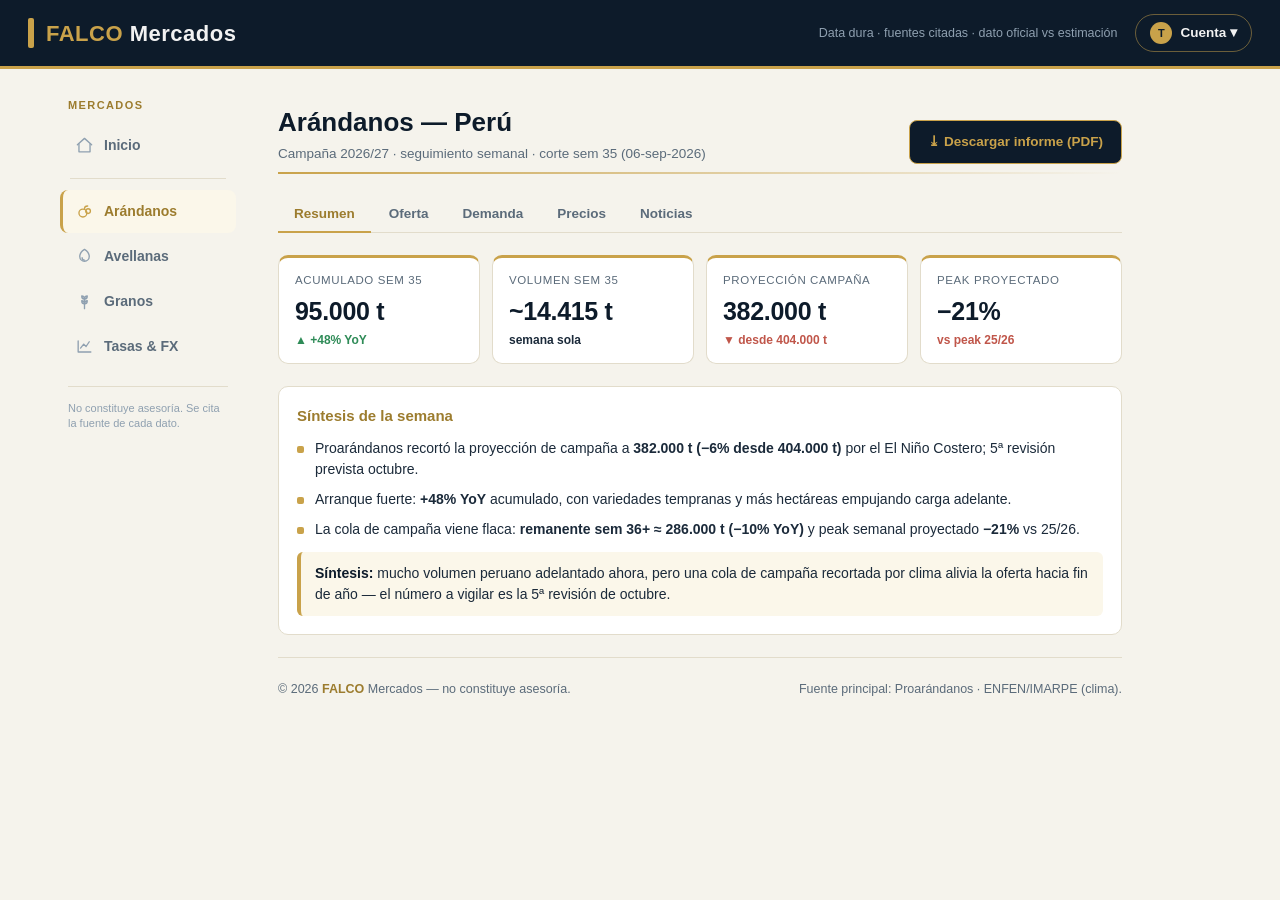
==== arandanos.html @ 5cbb4a00 "Sitio Falco Mercados — publicación inicial" ====
<!DOCTYPE html>
<html lang="es">
<head>
<meta charset="utf-8">
<meta name="viewport" content="width=device-width, initial-scale=1">
<title>Falco Mercados — Arándanos</title>
<link rel="stylesheet" href="assets/style.css">
<script src="assets/chart.min.js"></script>
</head>
<body>

<header class="topbar">
  <div class="brand">
    <div class="bar"></div>
    <h1><span class="gold">FALCO</span> Mercados</h1>
  </div>
  <div class="topright">
    <span class="tagline">Data dura · fuentes citadas · dato oficial vs estimación</span>
    <a class="acct" href="#"><span class="dot">T</span> Cuenta ▾</a>
  </div>
</header>

<div class="layout">
  <aside class="sidebar">
    <div class="side-label">Mercados</div>
    <nav>
      <a href="index.html"><svg class="ic" viewBox="0 0 24 24" fill="none" stroke="currentColor" stroke-width="1.7" stroke-linecap="round" stroke-linejoin="round"><path d="M3 11l9-8 9 8"/><path d="M5 10v10h14V10"/></svg>Inicio</a>
      <div class="side-div"></div>
      <a href="arandanos.html" class="active"><svg class="ic" viewBox="0 0 24 24" fill="none" stroke="currentColor" stroke-width="1.7" stroke-linecap="round" stroke-linejoin="round"><circle cx="10" cy="14" r="5"/><circle cx="16.5" cy="11.5" r="3"/><path d="M12 8.5c0-2 1.5-3.5 4-3.5"/></svg>Arándanos</a>
      <a href="avellanas.html"><svg class="ic" viewBox="0 0 24 24" fill="none" stroke="currentColor" stroke-width="1.7" stroke-linecap="round" stroke-linejoin="round"><path d="M12 3c4 2.5 6 5.5 6 9a6 6 0 0 1-12 0c0-3.5 2-6.5 6-9z"/><path d="M9 13.5c0 1.7 1.3 3 3 3"/></svg>Avellanas</a>
      <a href="granos.html"><svg class="ic" viewBox="0 0 24 24" fill="none" stroke="currentColor" stroke-width="1.7" stroke-linecap="round" stroke-linejoin="round"><path d="M12 21V7"/><path d="M12 9C10 9 8.5 7.5 8.5 5 11 5 12 6.5 12 9z"/><path d="M12 9c2 0 3.5-1.5 3.5-4C13 5 12 6.5 12 9z"/><path d="M12 15c-2 0-3.5-1.5-3.5-4 2.5 0 3.5 1.5 3.5 4z"/><path d="M12 15c2 0 3.5-1.5 3.5-4C13 11 12 12.5 12 15z"/></svg>Granos</a>
      <a href="tasas.html"><svg class="ic" viewBox="0 0 24 24" fill="none" stroke="currentColor" stroke-width="1.7" stroke-linecap="round" stroke-linejoin="round"><path d="M4 5v14h16"/><path d="M7 14l4-5 3 3 4-6"/></svg>Tasas &amp; FX</a>
    </nav>
    <div class="side-foot">No constituye asesoría. Se cita la fuente de cada dato.</div>
  </aside>

  <main class="main">
    <div class="mkt-head">
      <div>
        <h2>Arándanos — Perú</h2>
        <div class="sub">Campaña 2026/27 · seguimiento semanal · corte sem 35 (06-sep-2026)</div>
      </div>
      <a class="btn-dl" href="informes/informe_peru_arandano_FALCO.pdf" download>Descargar informe (PDF)</a>
    </div>
    <div class="goldline"></div>

    <div class="subtabs">
      <button class="subtab" data-tab="resumen">Resumen</button>
      <button class="subtab" data-tab="oferta">Oferta</button>
      <button class="subtab" data-tab="demanda">Demanda</button>
      <button class="subtab" data-tab="precios">Precios</button>
      <button class="subtab" data-tab="noticias">Noticias</button>
    </div>

    <!-- RESUMEN -->
    <div class="tabpane" data-tab="resumen">
      <div class="stats">
        <div class="stat"><div class="k">Acumulado sem 35</div><div class="v">95.000 t</div><div class="d up">▲ +48% YoY</div></div>
        <div class="stat"><div class="k">Volumen sem 35</div><div class="v">~14.415 t</div><div class="d">semana sola</div></div>
        <div class="stat"><div class="k">Proyección campaña</div><div class="v">382.000 t</div><div class="d down">▼ desde 404.000 t</div></div>
        <div class="stat"><div class="k">Peak proyectado</div><div class="v">−21%</div><div class="d down">vs peak 25/26</div></div>
      </div>
      <div class="commentary">
        <h3>Síntesis de la semana</h3>
        <ul>
          <li>Proarándanos recortó la proyección de campaña a <strong>382.000 t (−6% desde 404.000 t)</strong> por el El Niño Costero; 5ª revisión prevista octubre.</li>
          <li>Arranque fuerte: <strong>+48% YoY</strong> acumulado, con variedades tempranas y más hectáreas empujando carga adelante.</li>
          <li>La cola de campaña viene flaca: <strong>remanente sem 36+ ≈ 286.000 t (−10% YoY)</strong> y peak semanal proyectado <strong>−21%</strong> vs 25/26.</li>
        </ul>
        <div class="lede"><strong>Síntesis:</strong> mucho volumen peruano adelantado ahora, pero una cola de campaña recortada por clima alivia la oferta hacia fin de año — el número a vigilar es la 5ª revisión de octubre.</div>
      </div>
    </div>

    <!-- OFERTA -->
    <div class="tabpane" data-tab="oferta">
      <div class="panel">
        <h3>Volumen acumulado y ritmo interanual</h3>
        <div class="cap">Barras = acumulado exportado (t). Línea = variación interanual (% YoY).</div>
        <div class="chartbox"><canvas id="chartVol"></canvas></div>
        <div class="src">Fuente: Proarándanos (reportes semanales). Sem 35 cifra de prensa redondeada.</div>
      </div>
      <div class="panel">
        <h3>Volumen semanal (t)</h3>
        <div class="cap">Exportación de la semana, derivada del delta de acumulado.</div>
        <div class="chartbox"><canvas id="chartWk"></canvas></div>
        <div class="src">Fuente: Proarándanos. Semanas sin dato semanal publicado se omiten.</div>
      </div>
      <div class="commentary">
        <h3>Oferta y clima</h3>
        <ul>
          <li>Proyección recortada a <strong>382.000 t</strong> (−22.000 t) por deterioro del <strong>El Niño Costero</strong>; ENFEN proyecta magnitud extraordinaria sep-2026→ene-2027.</li>
          <li>Remanente sem 36+ ≈ <strong>286.000 t (−10% YoY)</strong>: adelanto de carga con cola de campaña más delgada.</li>
          <li>Riesgo Botrytis en zona líder La Libertad (42,9% del área) por noches cálidas y lluvia sobre normal.</li>
        </ul>
      </div>
    </div>

    <!-- DEMANDA -->
    <div class="tabpane" data-tab="demanda">
      <div class="panel">
        <h3>Destino de la exportación (acum. sem 33)</h3>
        <div class="cap">Reparto por mercado del volumen acumulado. Último corte con desglose publicado.</div>
        <div class="chartbox"><canvas id="chartDest"></canvas></div>
        <div class="src">Fuente: Proarándanos sem 33 (23-ago-2026). El split sem 34/35 aún no se publica; se ancla honesto en sem 33.</div>
      </div>
      <div class="commentary">
        <h3>Lectura de demanda</h3>
        <ul>
          <li><strong>EEUU 43%</strong> (28.945 t, +114% YoY) sigue de motor pese al arancel 12,5%.</li>
          <li><strong>Europa 26%</strong> (17.189 t, +93% YoY) firme.</li>
          <li><strong>China 15%</strong> (9.694 t, −19% YoY): el único destino que cae, reacomodo tras su propia sobreoferta.</li>
        </ul>
      </div>
    </div>

    <!-- PRECIOS -->
    <div class="tabpane" data-tab="precios">
      <div class="panel">
        <h3>Precio FOB — referencia por mercado (US$/kg)</h3>
        <div class="cap">Promedio campaña 25/26 (referencia) vs 26/27 a la fecha.</div>
        <div class="chartbox"><canvas id="chartPrecio"></canvas></div>
        <div class="src">Fuente: Fluctuante (prom 25/26) · inteligencia de mercado (26/27, referencial n=1).</div>
      </div>
      <div class="commentary">
        <div class="lede"><span class="soon-note">Honestidad: el precio FOB semanal por mercado <strong>no es público gratis</strong>. La serie de precio 26/27 se construye semana a semana con cada dato real; hoy solo hay 1 punto referencial (sem 32: EEUU 6,45 / Europa 6,55). Los promedios 25/26 vienen de Fluctuante.</span></div>
      </div>
    </div>

    <!-- NOTICIAS -->
    <div class="tabpane" data-tab="noticias">
      <div class="newslist">
        <a href="https://redagricola.com/proarandanos-recorta-su-proyeccion-para-la-campana-2026-27-a-382-mil-toneladas/" target="_blank" rel="noopener">
          <div class="nt">Proarándanos recorta su proyección 2026/27 a 382 mil t</div>
          <div class="nm"><span class="fuente">Redagrícola</span> · sep-2026 · clima El Niño Costero como driver</div></a>
        <a href="https://blueberriesconsulting.com/proarandanos-reduce-a-382-mil-toneladas-la-proyeccion-de-exportaciones-de-arandanos-peruanos" target="_blank" rel="noopener">
          <div class="nt">Proarándanos reduce a 382 mil t la proyección de exportaciones</div>
          <div class="nm"><span class="fuente">Blueberries Consulting</span> · sep-2026 · 5ª revisión prevista octubre</div></a>
        <a href="https://revistalombriz.com.pe/arandanos-clima-recorta-exportacion-2027/" target="_blank" rel="noopener">
          <div class="nt">Clima recorta la exportación de arándanos en 22 mil t</div>
          <div class="nm"><span class="fuente">Revista Lombriz</span> · sep-2026 · impacto en peak de campaña</div></a>
        <a href="https://diariocorreo.pe/edicion/ica/ica-supera-las-9-mil-toneladas-de-arandanos-exportados-durante-la-campana-2026-2027-noticia/" target="_blank" rel="noopener">
          <div class="nt">Ica supera las 9 mil toneladas en la campaña 2026/27</div>
          <div class="nm"><span class="fuente">Diario Correo</span> · sep-2026 · arranque temprano fuerte del sur</div></a>
      </div>
    </div>

    <footer>
      <div class="row">
        <span>© <span id="yr"></span> <span class="gold">FALCO</span> Mercados — no constituye asesoría.</span>
        <span>Fuente principal: Proarándanos · ENFEN/IMARPE (clima).</span>
      </div>
    </footer>
  </main>
</div>

<script>
document.getElementById('yr').textContent=new Date().getFullYear();
const GOLD='#C9A24A',NAVY='#0D1B2A',BLUE='#3E6B8F',RED='#C0564A',GREEN='#2E8B57',GREY='#5B6B7A',LGREY='#8FA0B0',LINE='#E2DCCB';
Chart.defaults.font.family="-apple-system,Segoe UI,Roboto,Helvetica,Arial,sans-serif";
Chart.defaults.color=GREY;
const charts={};
function build(tab){
  if(tab==='oferta'&&!charts.vol){
    charts.vol=new Chart(document.getElementById('chartVol'),{
      data:{labels:['S29','S30','S32','S33','S34','S35'],
        datasets:[
          {type:'bar',label:'Acumulado (t)',data:[26709,33275,53465,66737,80585,95000],backgroundColor:BLUE+'CC',borderRadius:4,yAxisID:'y',order:2},
          {type:'line',label:'YoY (%)',data:[114,91,null,65,56,48],borderColor:RED,backgroundColor:RED,borderWidth:2,tension:.25,spanGaps:true,pointRadius:4,yAxisID:'y1',order:1}
        ]},
      options:{maintainAspectRatio:false,interaction:{mode:'index',intersect:false},
        plugins:{legend:{labels:{boxWidth:14,usePointStyle:true}}},
        scales:{y:{title:{display:true,text:'Acumulado (t)'},grid:{color:LINE}},
          y1:{position:'right',title:{display:true,text:'YoY (%)'},grid:{drawOnChartArea:false},ticks:{callback:v=>v+'%'}},
          x:{grid:{display:false}}}}});
    charts.wk=new Chart(document.getElementById('chartWk'),{
      type:'bar',data:{labels:['S30','S33','S34','S35'],datasets:[{label:'Volumen semanal (t)',data:[6491,12355,13848,14415],backgroundColor:GOLD,borderRadius:4}]},
      options:{maintainAspectRatio:false,plugins:{legend:{display:false}},
        scales:{y:{title:{display:true,text:'t / semana'},grid:{color:LINE}},x:{grid:{display:false}}}}});
  }
  if(tab==='demanda'&&!charts.dest){
    charts.dest=new Chart(document.getElementById('chartDest'),{
      type:'doughnut',
      data:{labels:['EEUU','Europa','China','Otros'],
        datasets:[{data:[28945,17189,9694,10909],backgroundColor:[BLUE,GREEN,GOLD,LGREY],borderWidth:2,borderColor:'#fff'}]},
      options:{maintainAspectRatio:false,cutout:'58%',
        plugins:{legend:{position:'right',labels:{boxWidth:14,usePointStyle:true,padding:14}},
          tooltip:{callbacks:{label:c=>' '+c.label+': '+c.parsed.toLocaleString('es')+' t ('+Math.round(c.parsed/66737*100)+'%)'}}}}});
  }
  if(tab==='precios'&&!charts.precio){
    charts.precio=new Chart(document.getElementById('chartPrecio'),{
      type:'bar',
      data:{labels:['EEUU','Europa'],
        datasets:[
          {label:'Prom 25/26',data:[6.46,6.42],backgroundColor:LGREY,borderRadius:4},
          {label:'26/27 a la fecha',data:[6.45,6.55],backgroundColor:GOLD,borderRadius:4}
        ]},
      options:{maintainAspectRatio:false,
        plugins:{legend:{labels:{boxWidth:14,usePointStyle:true}},
          tooltip:{callbacks:{label:c=>' '+c.dataset.label+': US$'+c.parsed.y.toFixed(2)+'/kg'}}},
        scales:{y:{title:{display:true,text:'US$/kg'},min:5.5,max:7,grid:{color:LINE}},x:{grid:{display:false}}}}});
  }
  Object.values(charts).forEach(c=>c.resize());
}
function show(tab){
  document.querySelectorAll('.subtab').forEach(b=>b.classList.toggle('active',b.dataset.tab===tab));
  document.querySelectorAll('.tabpane').forEach(p=>p.classList.toggle('active',p.dataset.tab===tab));
  build(tab);
}
document.querySelectorAll('.subtab').forEach(b=>b.addEventListener('click',()=>show(b.dataset.tab)));
show('resumen');
</script>
</body>
</html>
---- assets/style.css ----
:root{
  --navy:#0D1B2A; --navy2:#132538; --gold:#C9A24A; --goldl:#E5C877;
  --goldd:#9C7C2E; --ink:#1B2A3A; --grey:#5B6B7A; --lgrey:#8FA0B0;
  --bg:#F5F3EC; --panel:#FFFFFF; --line:#E2DCCB;
  --blue:#3E6B8F; --red:#C0564A; --green:#2E8B57;
}
*{box-sizing:border-box;margin:0;padding:0}
body{font-family:-apple-system,BlinkMacSystemFont,"Segoe UI",Roboto,Helvetica,Arial,sans-serif;
  background:var(--bg);color:var(--ink);line-height:1.5;-webkit-font-smoothing:antialiased}
a{color:inherit;text-decoration:none}
.wrap{max-width:1080px;margin:0 auto;padding:0 28px}

/* top bar (brand + account / future items) */
.topbar{background:var(--navy);color:#F2F2F2;position:sticky;top:0;z-index:20;
  display:flex;align-items:center;justify-content:space-between;
  padding:14px 28px;border-bottom:3px solid var(--gold)}
.brand{display:flex;align-items:center;gap:12px}
.brand .bar{width:6px;height:30px;background:var(--gold);border-radius:2px}
.brand h1{font-size:22px;font-weight:800;letter-spacing:.5px}
.brand .gold{color:var(--gold)}
.topright{display:flex;align-items:center;gap:18px}
.topright .tagline{color:var(--lgrey);font-size:12.5px}
.acct{display:flex;align-items:center;gap:8px;font-size:13.5px;font-weight:600;color:#F2F2F2;
  border:1px solid rgba(201,162,74,.5);border-radius:20px;padding:7px 14px;transition:.12s}
.acct:hover{border-color:var(--gold);color:var(--gold)}
.acct .dot{width:22px;height:22px;border-radius:50%;background:var(--gold);color:var(--navy);
  display:flex;align-items:center;justify-content:center;font-weight:800;font-size:11px}

/* layout: sidebar + main */
.layout{display:flex;align-items:flex-start;max-width:1200px;margin:0 auto}
.sidebar{width:210px;flex-shrink:0;position:sticky;top:66px;align-self:flex-start;
  padding:22px 14px 22px 20px}
.side-label{font-size:11px;text-transform:uppercase;letter-spacing:1.4px;color:var(--goldd);
  font-weight:700;margin:6px 8px 10px}
.sidebar nav{display:flex;flex-direction:column;gap:2px}
.sidebar nav a{display:flex;align-items:center;gap:10px;padding:11px 12px;font-size:14px;font-weight:600;
  color:var(--grey);border-radius:8px;border-left:3px solid transparent;transition:.12s}
.sidebar nav a:hover{background:var(--panel);color:var(--navy)}
.sidebar nav a.active{background:#FBF7EA;color:var(--goldd);border-left-color:var(--gold)}
.sidebar nav a .ic{width:19px;height:19px;color:var(--lgrey);flex-shrink:0}
.sidebar nav a:hover .ic{color:var(--navy)}
.sidebar nav a.active .ic{color:var(--gold)}
.side-div{height:1px;background:var(--line);margin:9px 10px}
.side-foot{margin:18px 8px 0;padding-top:14px;border-top:1px solid var(--line);
  font-size:11px;color:var(--lgrey);line-height:1.4}
.main{flex:1;min-width:0;padding:8px 28px 0;max-width:900px}

@media(max-width:760px){
  .layout{flex-direction:column}
  .sidebar{width:100%;position:static;padding:14px 20px 0}
  .sidebar nav{flex-direction:row;flex-wrap:wrap}
  .main{padding:8px 20px 0}
  .topright .tagline{display:none}
}

/* disclaimer */
.disc{background:#FBF7EA;border:1px solid var(--gold);border-left:5px solid var(--gold);
  border-radius:8px;padding:13px 16px;margin:22px auto;font-size:13px;color:var(--goldd)}
.disc strong{color:var(--ink)}

/* landing cards */
h2.sec{font-size:13px;text-transform:uppercase;letter-spacing:1.5px;color:var(--goldd);
  margin:22px 0 14px;font-weight:700}
.grid{display:grid;grid-template-columns:repeat(auto-fill,minmax(240px,1fr));gap:16px}
.card{background:var(--panel);border:1px solid var(--line);border-radius:10px;padding:18px;
  transition:transform .12s,box-shadow .12s}
.card:hover{transform:translateY(-2px);box-shadow:0 6px 22px rgba(13,27,42,.10)}
.card .top{width:38px;height:4px;background:var(--gold);border-radius:2px;margin-bottom:12px}
.card h3{font-size:17px;color:var(--navy);font-weight:700;margin-bottom:4px}
.card .freq{font-size:11.5px;text-transform:uppercase;letter-spacing:.8px;color:var(--grey);margin-bottom:10px}
.card p{font-size:13.5px;color:var(--grey);margin-bottom:14px}
.card .go{font-size:13px;font-weight:700;color:var(--goldd)}
.card .go::after{content:" →"}

/* market page */
.mkt-head{display:flex;align-items:flex-end;justify-content:space-between;margin:26px 0 6px;gap:16px;flex-wrap:wrap}
.mkt-head h2{font-size:26px;color:var(--navy);font-weight:800}
.mkt-head .sub{color:var(--grey);font-size:13.5px;margin-top:2px}
.btn-dl{background:var(--navy);color:var(--gold);font-weight:700;font-size:13.5px;
  padding:11px 18px;border-radius:8px;border:1px solid var(--gold);white-space:nowrap;transition:.12s}
.btn-dl:hover{background:var(--gold);color:var(--navy)}
.btn-dl::before{content:"⤓  "}
.goldline{height:2px;background:linear-gradient(90deg,var(--gold),transparent);margin:8px 0 22px}

/* sub-tabs dentro de un mercado */
.subtabs{display:flex;gap:2px;border-bottom:1px solid var(--line);margin:18px 0 22px;flex-wrap:wrap}
.subtab{padding:10px 16px;font-size:13.5px;font-weight:600;color:var(--grey);cursor:pointer;
  border:none;background:none;border-bottom:2px solid transparent;margin-bottom:-1px;transition:.12s}
.subtab:hover{color:var(--navy)}
.subtab.active{color:var(--goldd);border-bottom-color:var(--gold)}
.tabpane{display:none}
.tabpane.active{display:block}
body.dark .subtabs{border-color:#23333f}
body.dark .subtab{color:#93A3B2}
body.dark .subtab:hover{color:#F2F2F2}
body.dark .subtab.active{color:var(--goldl)}
body.dark .panel,body.dark .commentary,body.dark .stat{background:#132538;border-color:#23333f}
body.dark .panel .cap,body.dark .src{color:#93A3B2}
body.dark .newslist a{background:#132538;border-color:#23333f}
body.dark .newslist a:hover{border-color:var(--gold)}
body.dark .newslist .nt{color:#F2F2F2}
body.dark .newslist .nm{color:#93A3B2}

/* noticias */
.newslist{display:flex;flex-direction:column;gap:10px}
.newslist a{display:block;background:var(--panel);border:1px solid var(--line);border-left:3px solid var(--gold);
  border-radius:8px;padding:13px 16px;transition:.12s}
.newslist a:hover{transform:translateX(2px);box-shadow:0 4px 14px rgba(13,27,42,.08)}
.newslist .nt{font-size:14px;font-weight:700;color:var(--navy);margin-bottom:3px}
.newslist .nm{font-size:12px;color:var(--grey)}
.newslist .nm .fuente{color:var(--goldd);font-weight:700}

.stats{display:grid;grid-template-columns:repeat(auto-fit,minmax(150px,1fr));gap:12px;margin-bottom:22px}
.stat{background:var(--panel);border:1px solid var(--line);border-top:3px solid var(--gold);
  border-radius:10px;padding:14px 16px}
.stat .k{font-size:11.5px;text-transform:uppercase;letter-spacing:.6px;color:var(--grey)}
.stat .v{font-size:25px;font-weight:800;color:var(--navy);margin-top:3px;letter-spacing:-.3px}
.stat .d{font-size:12px;font-weight:700;margin-top:1px}
.stat .up{color:var(--green)} .stat .down{color:var(--red)}

.panel{background:var(--panel);border:1px solid var(--line);border-radius:10px;padding:18px 18px 12px;margin-bottom:22px}
.panel h3{font-size:15px;color:var(--goldd);font-weight:700;margin-bottom:2px}
.panel .cap{font-size:11.5px;color:var(--grey);margin-bottom:14px}
.chartbox{position:relative;height:320px}
.quad{display:grid;grid-template-columns:1fr 1fr;gap:16px;margin-top:4px}
.quad .qbox{position:relative;height:210px}
@media(max-width:560px){.quad{grid-template-columns:1fr}}
.src{font-size:11px;color:var(--lgrey);margin-top:8px;font-style:italic}

.commentary{background:var(--panel);border:1px solid var(--line);border-radius:10px;padding:18px;margin-bottom:22px}
.commentary h3{font-size:15px;color:var(--goldd);font-weight:700;margin-bottom:10px}
.commentary ul{list-style:none}
.commentary li{position:relative;padding-left:18px;margin-bottom:9px;font-size:14px;color:var(--ink)}
.commentary li::before{content:"";position:absolute;left:0;top:8px;width:7px;height:7px;background:var(--gold);border-radius:2px}
.commentary .lede{background:#FBF7EA;border-left:4px solid var(--gold);padding:11px 14px;border-radius:6px;
  font-size:14px;margin-top:12px}
.commentary .lede strong{color:var(--navy)}

.soon-note{color:var(--lgrey);font-style:italic;font-size:13.5px}

footer{border-top:1px solid var(--line);margin-top:20px;padding:22px 0 40px;color:var(--grey);font-size:12.5px}
footer .row{display:flex;justify-content:space-between;flex-wrap:wrap;gap:8px}
footer .gold{color:var(--goldd);font-weight:700}

/* hero (Inicio) */
.hero{background:linear-gradient(120deg,#0D1B2A 0%,#1A3450 100%);border:1px solid #22323f;
  border-radius:12px;padding:24px 26px;margin:20px 0 6px;position:relative;overflow:hidden}
.hero::before{content:"";position:absolute;left:0;top:0;width:5px;height:100%;background:var(--gold)}
.hero h2{color:#F2F2F2;font-size:23px;font-weight:800;margin-bottom:5px;letter-spacing:.2px}
.hero h2 .gold{color:var(--gold)}
.hero p{color:#B9C4CF;font-size:14px;max-width:660px}

/* dark variant — "terminal financiera" */
body.dark{--bg:#0A141F;--panel:#132538;--line:#23333f;--ink:#E6ECF2;--grey:#93A3B2}
body.dark .sidebar{background:#0D1B2A;border-right:1px solid #23333f;border-radius:0}
body.dark .side-label{color:var(--gold)}
body.dark .sidebar nav a{color:#93A3B2}
body.dark .sidebar nav a:hover{background:#132538;color:#F2F2F2}
body.dark .sidebar nav a:hover .ic{color:#F2F2F2}
body.dark .sidebar nav a.active{background:rgba(201,162,74,.14);color:var(--gold)}
body.dark .side-div{background:#23333f}
body.dark .side-foot{color:#6b7c8b;border-color:#23333f}
body.dark h2.sec{color:var(--gold)}
body.dark .card h3{color:#F2F2F2}
body.dark .card p{color:#93A3B2}
body.dark .disc{background:#14212e;color:var(--goldl)}
body.dark .disc strong{color:#F2F2F2}
body.dark .hero{background:linear-gradient(120deg,#132538 0%,#1F3E5C 100%)}
body.dark .mkt-head h2{color:#F2F2F2}
body.dark .stat .v{color:#F2F2F2}
body.dark .panel h3,body.dark .commentary h3{color:var(--goldl)}
body.dark .commentary li{color:#DBE3EB}
body.dark .commentary .lede{background:#14212e}
body.dark .commentary .lede strong{color:var(--gold)}
body.dark footer .gold,body.dark .card .go{color:var(--goldl)}
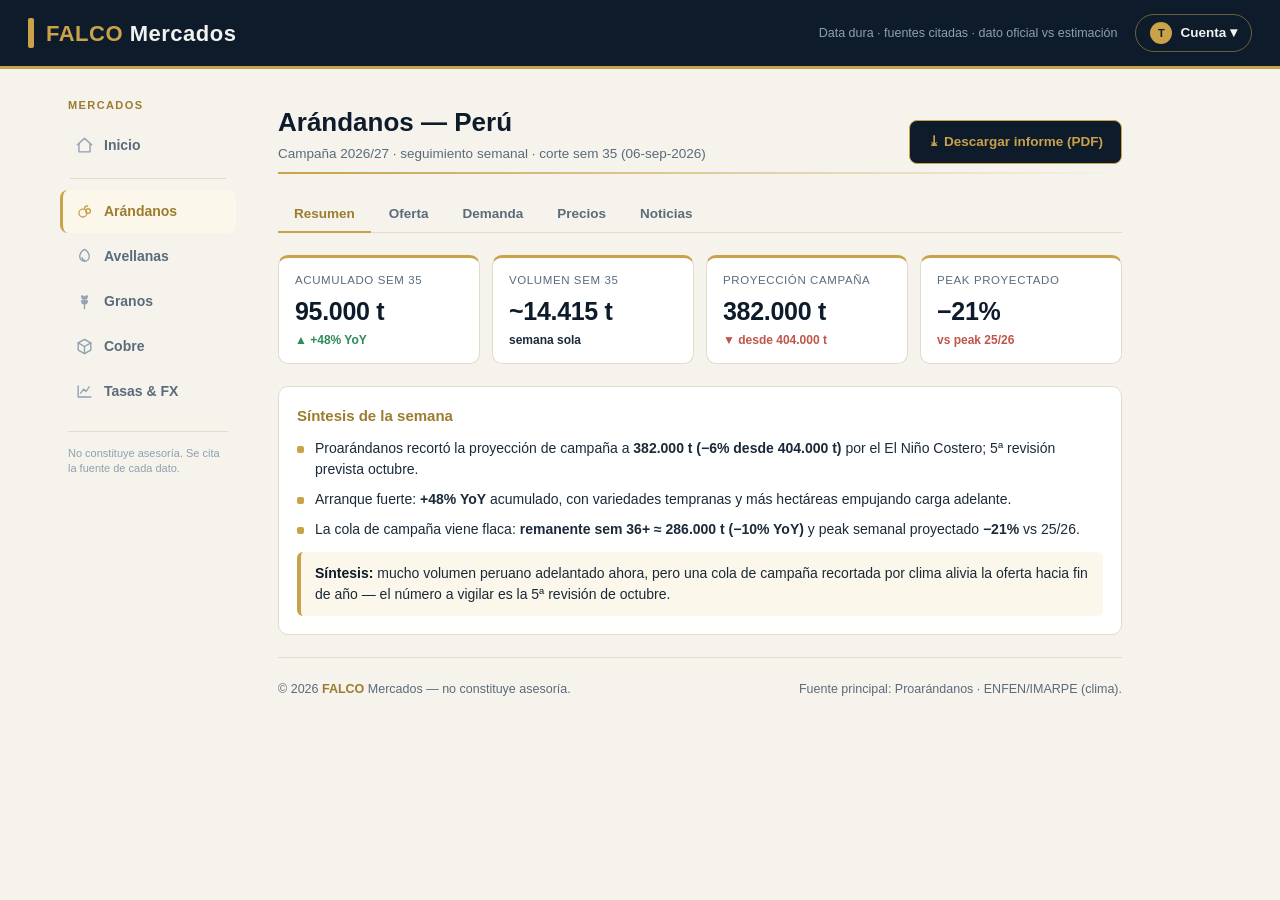
==== commit ede08c2b: "Agregar mercado Cobre (página propia + sidebar + informe PDF)" ====
--- a/arandanos.html
+++ b/arandanos.html
@@ -29,6 +29,7 @@
       <a href="arandanos.html" class="active"><svg class="ic" viewBox="0 0 24 24" fill="none" stroke="currentColor" stroke-width="1.7" stroke-linecap="round" stroke-linejoin="round"><circle cx="10" cy="14" r="5"/><circle cx="16.5" cy="11.5" r="3"/><path d="M12 8.5c0-2 1.5-3.5 4-3.5"/></svg>Arándanos</a>
       <a href="avellanas.html"><svg class="ic" viewBox="0 0 24 24" fill="none" stroke="currentColor" stroke-width="1.7" stroke-linecap="round" stroke-linejoin="round"><path d="M12 3c4 2.5 6 5.5 6 9a6 6 0 0 1-12 0c0-3.5 2-6.5 6-9z"/><path d="M9 13.5c0 1.7 1.3 3 3 3"/></svg>Avellanas</a>
       <a href="granos.html"><svg class="ic" viewBox="0 0 24 24" fill="none" stroke="currentColor" stroke-width="1.7" stroke-linecap="round" stroke-linejoin="round"><path d="M12 21V7"/><path d="M12 9C10 9 8.5 7.5 8.5 5 11 5 12 6.5 12 9z"/><path d="M12 9c2 0 3.5-1.5 3.5-4C13 5 12 6.5 12 9z"/><path d="M12 15c-2 0-3.5-1.5-3.5-4 2.5 0 3.5 1.5 3.5 4z"/><path d="M12 15c2 0 3.5-1.5 3.5-4C13 11 12 12.5 12 15z"/></svg>Granos</a>
+      <a href="cobre.html"><svg class="ic" viewBox="0 0 24 24" fill="none" stroke="currentColor" stroke-width="1.7" stroke-linecap="round" stroke-linejoin="round"><path d="M12 3l8 4.5v9L12 21l-8-4.5v-9z"/><path d="M4 7.5l8 4.5 8-4.5"/><path d="M12 12v9"/></svg>Cobre</a>
       <a href="tasas.html"><svg class="ic" viewBox="0 0 24 24" fill="none" stroke="currentColor" stroke-width="1.7" stroke-linecap="round" stroke-linejoin="round"><path d="M4 5v14h16"/><path d="M7 14l4-5 3 3 4-6"/></svg>Tasas &amp; FX</a>
     </nav>
     <div class="side-foot">No constituye asesoría. Se cita la fuente de cada dato.</div>
